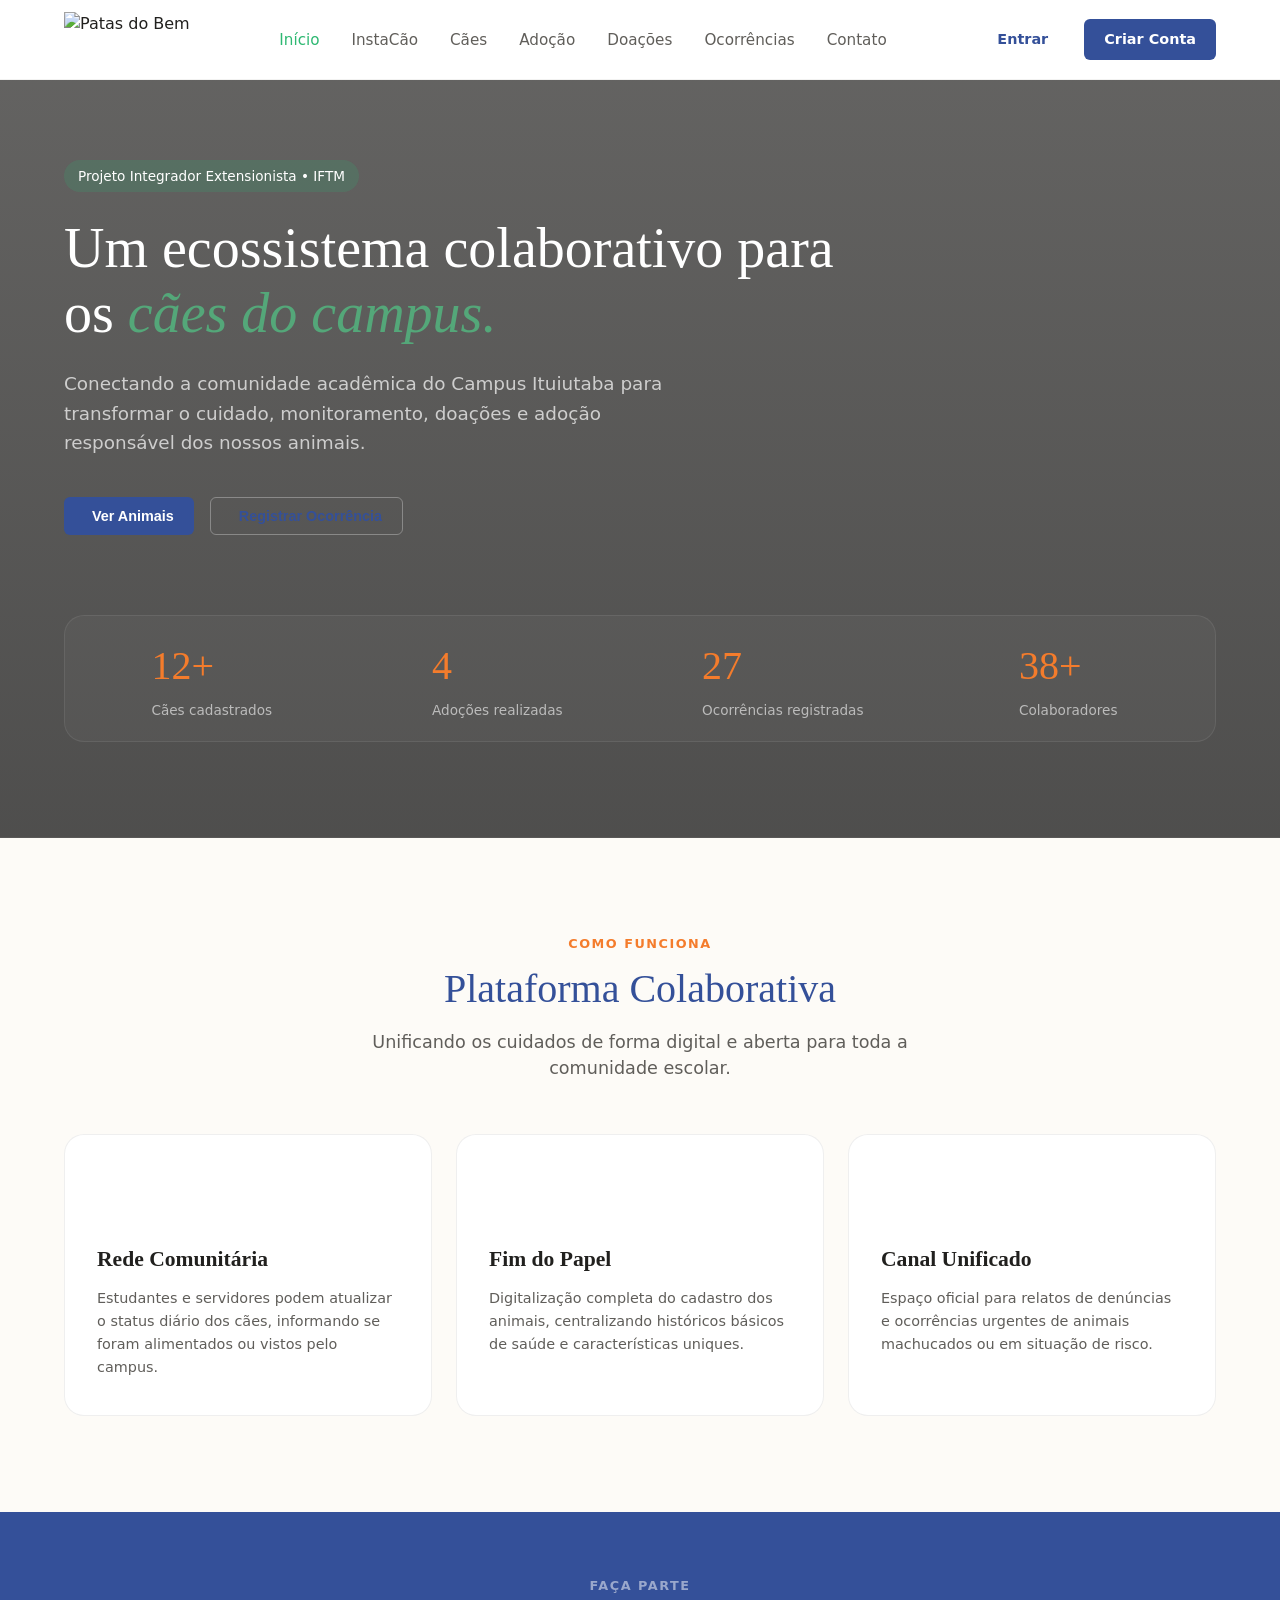
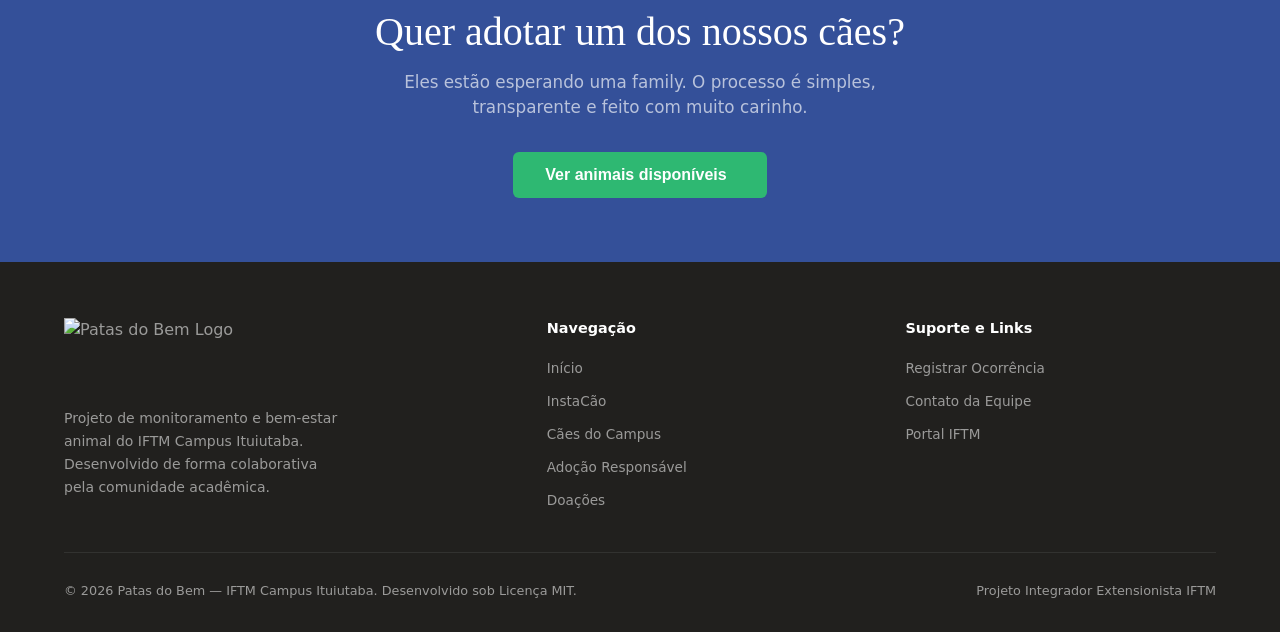
==== index.html @ fdb42fd8 "Primeiro upload do projeto" ====
<!DOCTYPE html>
<html lang="pt-BR">
<head>
    <meta charset="UTF-8">
    <meta name="viewport" content="width=device-width, initial-scale=1.0">
    <title>Patas do Bem - IFTM</title>
    <link href="https://fonts.googleapis.com/css2?family=Playfair+Display:wght@400;700&family=DM+Sans:wght@300;400;500;700&display=swap" rel="stylesheet">
    <script src="https://unpkg.com/@phosphor-icons/web"></script>
    <link rel="icon" type="image/png" href="Imagens/pata.PNG">
    <link rel="stylesheet" href="estilos.css">
</head>
<body>

    <nav id="navbar">
        <div class="container nav-inner">
            <span class="nav-logo">
                <a href="index.html">
                    <img src="Imagens/logo (3).PNG" alt="Patas do Bem">

                    
                </a>
            </span>
            <ul class="nav-links">
                <li><a href="index.html" class="nav-link-item active">Início</a></li>
                <li><a href="instacao.html" class="nav-link-item">InstaCão</a></li>
                <li><a href="caes.html" class="nav-link-item">Cães</a></li>
                <li><a href="adocao.html" class="nav-link-item">Adoção</a></li>
                <li><a href="doacoes.html" class="nav-link-item">Doações</a></li>
                <li><a href="ocorrencias.html" class="nav-link-item">Ocorrências</a></li>
                <li><a href="contato.html" class="nav-link-item">Contato</a></li>
            </ul>
            <div class="nav-cta">
                <div class="nav-cta">
    <a href="login.html" class="btn btn-outline" style="margin-right: 10px;">Entrar</a>
    <a href="cadastro.html" class="btn btn-primary">Criar Conta</a>
</div>
                
            </div>
            <button class="nav-toggle" id="navToggle" aria-label="Menu">
                <span></span><span></span><span></span>
            </button>
        </div>
    </nav>

    <div class="nav-mobile" id="navMobile">
        <a href="index.html" class="active">Início</a>
        <a href="instacao.html">InstaCão</a>
        <a href="caes.html">Cães</a>
        <a href="adocao.html">Adoção</a>
        <a href="doacoes.html">Doações</a>
        <a href="ocorrencias.html">Ocorrências</a>
        <a href="contato.html">Contato</a>
    </div>

    <div id="page-inicio" class="page active">

        <section class="hero">
            <div class="container">
                <div class="hero-content fade-up">
                    <span class="hero-tag">Projeto Integrador Extensionista • IFTM</span>
                    <h1 class="hero-title">Um ecossistema colaborativo para os <em>cães do campus.</em></h1>
                    <p class="hero-subtitle">Conectando a comunidade acadêmica do Campus Ituiutaba para transformar o cuidado, monitoramento, doações e adoção responsável dos nossos animais.</p>
                    <div class="hero-actions">
                        <button class="btn btn-primary btn-hero-left" onclick="window.location.href='caes.html'">
                            <i class="ph ph-paw"></i> Ver Animais
                        </button>
                        <button class="btn btn-outline btn-hero-right" onclick="window.location.href='ocorrencias.html'">
                            <i class="ph ph-plus-circle"></i> Registrar Ocorrência
                        </button>
                    </div>
                </div>
                <div class="hero-stats fade-up fade-up-delay-2">
                    <div class="hero-stat-item">
                        <div class="hero-stat-num">12<span>+</span></div>
                        <div class="hero-stat-label">Cães cadastrados</div>
                    </div>
                    <div class="hero-stat-item">
                        <div class="hero-stat-num">4</div>
                        <div class="hero-stat-label">Adoções realizadas</div>
                    </div>
                    <div class="hero-stat-item">
                        <div class="hero-stat-num">27</div>
                        <div class="hero-stat-label">Ocorrências registradas</div>
                    </div>
                    <div class="hero-stat-item">
                        <div class="hero-stat-num">38<span>+</span></div>
                        <div class="hero-stat-label">Colaboradores</div>
                    </div>
                </div>
            </div>
        </section>

        <section class="section">
            <div class="container">
                <div class="reveal visible section-header-centered">
                    <span class="section-label">Como funciona</span>
                    <h2 class="section-title">Plataforma Colaborativa</h2>
                    <p class="section-subtitle container-center">Unificando os cuidados de forma digital e aberta para toda a comunidade escolar.</p>
                </div>
                <div class="pillars-grid reveal visible">
                    <div class="pillar-card">
                        <div class="pillar-icon"><i class="ph ph-users-three"></i></div>
                        <h3 class="pillar-title">Rede Comunitária</h3>
                        <p class="pillar-text">Estudantes e servidores podem atualizar o status diário dos cães, informando se foram alimentados ou vistos pelo campus.</p>
                    </div>
                    <div class="pillar-card">
                        <div class="pillar-icon"><i class="ph ph-article"></i></div>
                        <h3 class="pillar-title">Fim do Papel</h3>
                        <p class="pillar-text">Digitalização completa do cadastro dos animais, centralizando históricos básicos de saúde e características uniques.</p>
                    </div>
                    <div class="pillar-card">
                        <div class="pillar-icon"><i class="ph ph-megaphone"></i></div>
                        <h3 class="pillar-title">Canal Unificado</h3>
                        <p class="pillar-text">Espaço oficial para relatos de denúncias e ocorrências urgentes de animais machucados ou em situação de risco.</p>
                    </div>
                </div>
            </div>
        </section>

        <section class="cta-adoption">
            <div class="container cta-container">
                <span class="section-label label-light">Faça parte</span>
                <h2 class="section-title title-light">Quer adotar um dos nossos cães?</h2>
                <p class="cta-text">Eles estão esperando uma family. O processo é simples, transparente e feito com muito carinho.</p>
                <button class="btn btn-verde btn-large" onclick="window.location.href='adocao.html'">
                    Ver animais disponíveis
                    <i class="ph ph-arrow-right"></i>
                </button>
            </div>
        </section>

    </div>

    <footer>
        <div class="container">
            <div class="footer-grid">
                <div class="footer-brand">
                    <div class="footer-logo">
                        <img src="Imagens/logo (2).PNG" alt="Patas do Bem Logo">
                    </div>
                    <p>Projeto de monitoramento e bem-estar animal do IFTM Campus Ituiutaba. Desenvolvido de forma colaborativa pela comunidade acadêmica.</p>
                </div>
                <div class="footer-col">
                    <h4>Navegação</h4>
                    <ul>
                        <li><a href="index.html">Início</a></li>
                        <li><a href="instacao.html">InstaCão</a></li>
                        <li><a href="caes.html">Cães do Campus</a></li>
                        <li><a href="adocao.html">Adoção Responsável</a></li>
                        <li><a href="doacoes.html">Doações</a></li>
                    </ul>
                </div>
                <div class="footer-col">
                    <h4>Suporte e Links</h4>
                    <ul>
                        <li><a href="ocorrencias.html">Registrar Ocorrência</a></li>
                        <li><a href="contato.html">Contato da Equipe</a></li>
                        <li><a href="https://iftm.edu.br" target="_blank" rel="noopener">Portal IFTM</a></li>
                    </ul>
                </div>
            </div>
            <div class="footer-bottom">
                <p>&copy; 2026 Patas do Bem — IFTM Campus Ituiutaba. Desenvolvido sob Licença MIT.</p>
                <p>Projeto Integrador Extensionista IFTM</p>
            </div>
        </div>
    </footer>

    <script src="javascript.js"></script>
</body>
</html>
---- estilos.css ----
/* ----VARIÁVEIS---- */
:root {
    --azul: #345099;
    --azul-dark: #23376B;
    --azul-light: #EBF0FF;
    --laranja: #F47C2C;
    --laranja-light: #FFF0E6;
    --verde-light:#90e2b9;
    --verde: #2EB872;
    --verde-escuro: #024625;
    --verde-light: #E6F7ED;
    --preto: #21201E;
    --cinza: #605E5A;
    --creme: #FDFBF7;
    --branco: #FFFFFF;
    --radius-sm: 6px;
    --radius-md: 12px;
    --radius-lg: 20px;
    --radius-xl: 32px;
    --transition: 0.25s cubic-bezier(0.4, 0, 0.2, 1);
    --nav-h: 80px;
    --font-display: 'DM Serif Display', Georgia, serif;
    --shadow-lg: 0 10px 25px -5px rgba(33, 32, 30, 0.08), 0 8px 10px -6px rgba(33, 32, 30, 0.08);
}
* {
    margin: 0;
    padding: 0;
    box-sizing: border-box;
}
body {
    font-family: 'Inter', system-ui, -apple-system, sans-serif;
    background-color: var(--creme);
    color: var(--preto);
    overflow-x: hidden;
    line-height: 1.5;
}
.container {
    width: 100%;
    max-width: 1200px;
    margin: 0 auto;
    padding-inline: 24px;
}
a {
    text-decoration: none;
    color: inherit;
}
ul {
    list-style: none;
}
img {
    max-width: 100%;
    height: auto;
    display: block;
}

/* ----ESTRUTURA GERAL E UTILIDADES---- */
.nav-cta i {
    font-size: 1.1rem;
}

.btn-hero-left,
.btn-hero-right {
    padding: 13px 28px;
    font-size: 1rem;
}
.section-header-centered {
    text-align: center;
    margin-bottom: 48px;
}
.container-center {
    margin-inline: auto;
}
.pillar-icon i {
    font-size: 2.5rem;
}

/* ----BOTÕES, LABELS E BADGES---- */
.section {
    padding-block: 96px;
}
.section-label {
    display: block;
    font-size: .8rem;
    font-weight: 700;
    text-transform: uppercase;
    letter-spacing: 1.5px;
    color: var(--laranja);
    margin-bottom: 12px;
}
.section-title {
    font-family: var(--font-display);
    font-size: 2.5rem;
    font-weight: 400;
    line-height: 1.2;
    color: var(--azul);
}
.section-subtitle {
    font-size: 1.1rem;
    color: var(--cinza);
    margin-top: 16px;
    max-width: 600px;
}
.btn {
    display: inline-flex;
    align-items: center;
    justify-content: center;
    gap: 8px;
    font-size: .9rem;
    font-weight: 600;
    padding: 10px 20px;
    border-radius: var(--radius-sm);
    border: none;
    cursor: pointer;
    transition: all var(--transition);
}
.btn-primary {
    background: var(--azul);
    color: var(--branco);
}
.btn-primary:hover {
    background: var(--verde);
}
.btn-verde {
    background: var(--verde);
    color: var(--branco);
}
.btn-verde:hover {
    background: var(--laranja);
}
.btn-outline {
    background: transparent;
    color: var(--azul);
    border: 1px solid rgba(255, 255, 255, .3);
}
.btn-outline:hover {
    background: var(--branco) !important;
    color: var(--laranja) !important;
    border-color: var(--branco) !important;
}
.btn-large {
    padding: 14px 32px;
    font-size: 1rem;
}
.btn-large i {
    font-size: 1.1rem;
    transition: transform var(--transition);
}
.btn-large:hover i {
    transform: translateX(4px);
}
.status-badge {
    display: inline-block;
    padding: 4px 10px;
    border-radius: 50px;
    font-size: .75rem;
    font-weight: 600;
}
.status-campus {
    background: var(--azul-light);
    color: var(--azul);
}
.status-adocao {
    background: var(--laranja-light);
    color: var(--laranja);
}
.status-adotado {
    background: var(--verde-light);
    color: var(--verde);
}
.status-open {
    background: #FFEBEB;
    color: #E53E3E;
}
.status-analysis {
    background: #FFF9E6;
    color: #D69E2E;
}
.status-resolved {
    background: var(--verde-light);
    color: var(--verde);
}

/* ----FORMULÁRIOS---- */
.form-card {
    background: var(--branco);
    padding: 32px;
    border-radius: var(--radius-lg);
    border: 1px solid rgba(33, 32, 30, .06);
}
.form-card h3 {
    font-family: var(--font-display);
    font-size: 1.5rem;
    color: var(--azul);
    margin-bottom: 24px;
}
.form-group {
    margin-bottom: 20px;
}
.form-group label {
    display: block;
    font-size: .85rem;
    font-weight: 600;
    margin-bottom: 8px;
}
.form-group input,
.form-group select,
.form-group textarea {
    width: 100%;
    padding: 12px 16px;
    border-radius: var(--radius-sm);
    border: 1px solid rgba(33, 32, 30, .15);
    font-family: inherit;
    font-size: .9rem;
    outline: none;
    background: var(--creme);
    transition: border var(--transition);
}
.form-group input:focus,
.form-group select:focus,
.form-group textarea:focus {
    border-color: var(--azul);
}

/* ----BANNER HERO (INTERNAS)---- */
.page-hero {
    height: 250px !important; 
    padding-top: 0 !important;
    padding-bottom: 0 !important;
    display: flex !important;
    align-items: center !important;
    position: relative;
    overflow: hidden;
    box-sizing: border-box;
    background: linear-gradient(135deg, var(--azul) 0%, var(--azul-dark) 100%);
    margin-top: var(--nav-h);
}
.page-hero .container {
    width: 100%;
}
.page-hero .section-label {
    margin-bottom: 6px !important;
    color: rgba(255, 255, 255, .6);
}
.page-hero .section-title {
    font-size: 2.2rem !important;
    font-weight: 800 !important;
    margin-bottom: 6px !important;
    line-height: 1.1 !important;
    color: var(--branco);
}
.page-hero .section-subtitle {
    font-size: 0.95rem !important;
    max-width: 700px !important;
    line-height: 1.4 !important;
    margin-bottom: 0 !important;
    color: rgba(255, 255, 255, .65);
}

/* ----MENU DE NAVEGAÇÃO (DESKTOP)---- */
.page {
    display: none;
}
.page.active {
    display: block;
}
#navbar {
    position: fixed;
    top: 0;
    left: 0;
    width: 100%;
    height: var(--nav-h);
    background: var(--branco);
    border-bottom: 1px solid rgba(33, 32, 30, .06);
    z-index: 2000;
}
.nav-inner {
    display: flex;
    align-items: center;
    justify-content: space-between;
    height: 100%;
}
.nav-logo {
    display: flex;
    align-items: center;
}
.nav-logo img {
    height: 55px;
    width: auto;
    object-fit: contain;
    display: block;
}
.nav-links {
    display: flex;
    gap: 32px;
}
.nav-links a {
    font-size: .95rem;
    font-weight: 500;
    color: var(--cinza);
    transition: color var(--transition);
}
.nav-links a:hover,
.nav-links a.active {
    color: var(--verde);
}
.nav-toggle {
    display: none;
    flex-direction: column;
    gap: 5px;
    background: none;
    border: none;
    cursor: pointer;
}
.nav-toggle span {
    width: 24px;
    height: 2px;
    background: var(--azul);
    transition: transform var(--transition), opacity var(--transition);
}
.nav-toggle:hover span {
    background: var(--verde);
}
.nav-toggle.active span:nth-child(1) {
    transform: translateY(7px) rotate(45deg);
}
.nav-toggle.active span:nth-child(2) {
    opacity: 0;
}
.nav-toggle.active span:nth-child(3) {
    transform: translateY(-7px) rotate(-45deg);
}

/* ----MENU HAMBÚRGUER (MOBILE)---- */
.nav-mobile {
    position: fixed;
    top: var(--nav-h);
    left: 0;
    width: 100%;
    background: var(--branco);
    padding: 24px;
    display: none;
    flex-direction: column;
    gap: 16px;
    border-bottom: 1px solid rgba(33, 32, 30, .06);
    z-index: 2000;
    box-shadow: var(--shadow-lg);
}
.nav-mobile.active {
    display: flex;
}
.nav-mobile a {
    transition: color var(--transition);
}
.nav-mobile a.active {
    color: var(--verde) !important;
}
.nav-mobile a:hover {
    color: var(--laranja) !important;
}

/* ----BLOCO DE CHAMADA (CTA ADOÇÃO)---- */
.cta-adoption {
    background: var(--azul);
    padding-block: 64px;
}
.cta-container {
    text-align: center;
}
.label-light {
    color: rgba(255, 255, 255, 0.5);
}
.title-light {
    color: var(--branco);
    margin-bottom: 14px;
}
.cta-text {
    color: rgba(255, 255, 255, 0.65);
    font-size: 1.05rem;
    max-width: 500px;
    margin: 0 auto 32px;
}

/* ----PÁGINA: HOME / INÍCIO---- */
.hero {
    position: relative;
    padding-block: calc(var(--nav-h) + 80px) 96px;
    color: var(--branco);
    background: linear-gradient(rgba(20, 20, 20, .65), rgba(20, 20, 20, .75)), url(Imagens/capa2.jpeg);
    background-size: cover;
    background-position: center;
}
.hero-tag {
    display: inline-flex;
    align-items: center;
    gap: 8px;
    background: rgba(46, 184, 115, 0.18);
    padding: 6px 14px;
    border-radius: 50px;
    font-size: .85rem;
    font-weight: 500;
    margin-bottom: 24px;
}
.hero-tag svg {
    width: 14px;
    height: 14px;
    fill: var(--laranja);
}
.hero-title {
    font-family: var(--font-display);
    font-size: 3.5rem;
    line-height: 1.15;
    font-weight: 400;
    max-width: 800px;
}
.hero-title em {
    font-style: italic;
    color: #54A779;
}
.hero-subtitle {
    font-size: 1.15rem;
    color: rgba(255, 255, 255, .7);
    margin-top: 24px;
    max-width: 640px;
    line-height: 1.6;
}
.hero-actions {
    display: flex;
    gap: 16px;
    margin-top: 40px;
}
.hero-stats {
    display: grid;
    justify-items: center;
    grid-template-columns: repeat(4, 1fr);
    gap: 32px;
    margin-top: 80px;
    background: rgba(255, 255, 255, .03);
    border: 1px solid rgba(255, 255, 255, .08);
    padding: 20px;
    border-radius: var(--radius-lg);
}
.hero-stat-num {
    font-family: var(--font-display);
    font-size: 2.5rem;
    justify-self: center;
    color: var(--laranja);
}
.hero-stat-label {
    font-size: .85rem;
    color: rgba(255, 255, 255, .6);
    margin-top: 4px;
}
.pillars-grid {
    display: grid;
    grid-template-columns: repeat(auto-fit, minmax(280px, 1fr));
    gap: 24px;
    margin-top: 52px;
}
.pillar-card {
    background: var(--branco);
    border: 1px solid rgba(33, 32, 30, .07);
    border-radius: var(--radius-lg);
    padding: 36px 32px;
    transition: all var(--transition);
    position: relative;
    overflow: hidden;
}
.pillar-card::before {
    content: '';
    position: absolute;
    bottom: 0;
    left: 0;
    right: 0;
    height: 3px;
    background: var(--laranja);
    transform: scaleX(0);
    transform-origin: left;
    transition: transform var(--transition);
}
.pillar-card:hover {
    box-shadow: var(--shadow-lg);
    transform: translateY(-6px);
    border-color: rgba(52, 80, 153, .15);
}
.pillar-card:hover::before {
    transform: scaleX(1);
}
.pillar-icon {
    width: 48px;
    height: 48px;
    color: var(--verde);
    margin-bottom: 24px;
}
.pillar-title {
    font-family: var(--font-display);
    font-size: 1.35rem;
    margin-bottom: 12px;
}
.pillar-text {
    font-size: .9rem;
    color: var(--cinza);
    line-height: 1.6;
}

/* ----PÁGINA: CÃES---- */
.dogs-filter {
    display: flex;
    gap: 12px;
    margin-bottom: 40px;
    flex-wrap: wrap;
}
.filter-btn {
    background: var(--branco);
    border: 1px solid rgba(33, 32, 30, .1);
    padding: 8px 18px;
    border-radius: 50px;
    font-size: .9rem;
    font-weight: 500;
    cursor: pointer;
    transition: all var(--transition);
}
.filter-btn:hover,
.filter-btn.active {
    background: var(--azul);
    color: var(--branco);
    border-color: var(--azul);
}
.dogs-grid {
    display: grid;
    grid-template-columns: repeat(3, 1fr);
    gap: 32px;
}
.dog-card {
    background: var(--branco);
    border-radius: var(--radius-lg);
    overflow: hidden;
    border: 1px solid rgba(33, 32, 30, .05);
    transition: transform var(--transition);
}
.dog-card:hover {
    transform: translateY(-4px);
}
.dog-img {
    height: 240px;
    width: 100%;
    overflow: hidden;
}
.dog-img img {
    width: 100%;
    height: 100%;
    object-fit: cover;
    object-position: center;
}
.dog-body {
    padding: 24px;
}
.dog-header {
    display: flex;
    justify-content: space-between;
    align-items: center;
    margin-bottom: 12px;
}
.dog-name {
    font-family: var(--font-display);
    font-size: 1.4rem;
    color: var(--azul);
}
.dog-meta {
    display: flex;
    gap: 12px;
    font-size: .8rem;
    color: var(--cinza);
    margin-bottom: 14px;
}
.dog-desc {
    font-size: .9rem;
    color: var(--cinza);
    line-height: 1.5;
}

/* ----PÁGINA: ADOÇÃO---- */
.adoption-grid {
    display: grid;
    grid-template-columns: repeat(3, 1fr);
    gap: 32px;
}
.adopt-card {
    background: var(--branco);
    border-radius: var(--radius-lg);
    overflow: hidden;
    border: 1px solid rgba(33, 32, 30, .06);
}
.adopt-img {
    position: relative;
    height: 260px;
}
.adopt-ribbon {
    position: absolute;
    top: 16px;
    left: 16px;
    background: var(--verde);
    color: var(--branco);
    padding: 4px 12px;
    border-radius: 50px;
    font-size: .75rem;
    font-weight: 600;
}
.adopt-body {
    padding: 24px;
}
.adopt-name {
    font-family: var(--font-display);
    font-size: 1.5rem;
    margin-bottom: 16px;
    color: var(--azul);
}
.adopt-info {
    display: flex;
    flex-direction: column;
    gap: 8px;
    margin-bottom: 20px;
}
.adopt-info span {
    display: flex;
    align-items: center;
    gap: 8px;
    font-size: .85rem;
    color: var(--cinza);
}
.adopt-info svg {
    color: var(--azul);
    flex-shrink: 0;
}

/* ----PÁGINA: DOAÇÕES---- */
.donations-intro {
    display: grid;
    grid-template-columns: 1.2fr 1fr;
    gap: 56px;
    align-items: center;
    margin-bottom: 80px;
}
.donation-items-grid {
    display: grid;
    grid-template-columns: repeat(4, 1fr);
    gap: 24px;
}
.donation-item {
    background: var(--branco);
    padding: 24px;
    border-radius: var(--radius-md);
    border: 1px solid rgba(33, 32, 30, .06);
}
.donation-emoji {
    font-size: 2rem;
    margin-bottom: 12px;
}
.donation-name {
    font-weight: 600;
    font-size: 1rem;
    color: var(--azul);
    margin-bottom: 6px;
}
.donation-desc {
    font-size: .85rem;
    color: var(--cinza);
    line-height: 1.4;
}

/* ----PÁGINA: OCORRÊNCIAS---- */
.occ-stats {
    display: grid;
    grid-template-columns: repeat(3, 1fr);
    gap: 24px;
    margin-bottom: 48px;
}
.occ-stat-card {
    background: var(--branco);
    padding: 24px;
    border-radius: var(--radius-md);
    display: flex;
    align-items: center;
    gap: 16px;
    border: 1px solid rgba(33, 32, 30, .06);
}
.occ-stat-icon {
    width: 48px;
    height: 48px;
    border-radius: 50%;
    display: flex;
    align-items: center;
    justify-content: center;
    flex-shrink: 0;
}
.occ-stat-icon svg {
    width: 22px;
    height: 22px;
}
.occ-stat-num {
    font-size: 1.75rem;
    font-weight: 700;
    color: var(--preto);
    line-height: 1.2;
}
.occ-stat-label {
    font-size: .85rem;
    color: var(--cinza);
}
.occ-layout {
    display: grid;
    grid-template-columns: 1.1fr 1fr;
    gap: 48px;
}
.occ-list-wrapper {
    background: var(--branco);
    padding: 32px;
    border-radius: var(--radius-lg);
    border: 1px solid rgba(33, 32, 30, .06);
}
.occ-list {
    display: flex;
    flex-direction: column;
    gap: 20px;
}
.occ-item {
    padding: 20px;
    background: var(--creme);
    border-radius: var(--radius-md);
    border: 1px solid rgba(33, 32, 30, .04);
}
.occ-item-header {
    display: flex;
    justify-content: space-between;
    align-items: center;
    margin-bottom: 10px;
}
.occ-item-id {
    font-size: .8rem;
    font-weight: 700;
    color: var(--cinza);
}
.occ-item-title {
    font-size: 1.05rem;
    color: var(--azul);
    font-weight: 600;
    margin-bottom: 4px;
}
.occ-item-meta {
    font-size: .78rem;
    color: var(--cinza);
    margin-bottom: 10px;
}
.occ-item-text {
    font-size: .85rem;
    color: var(--cinza);
    line-height: 1.5;
}
.occ-item-feedback {
    margin-top: 12px;
    padding-top: 12px;
    border-top: 1px dashed rgba(33, 32, 30, .1);
    font-size: .82rem;
    color: var(--verde);
}

/* ----PÁGINA: CONTATO E MAPA---- */
.contact-layout {
    display: grid;
    grid-template-columns: 1fr 1.2fr;
    gap: 48px;
}
.contact-info-card {
    background: var(--branco);
    padding: 32px;
    border-radius: var(--radius-lg);
    border: 1px solid rgba(33, 32, 30, .06);
}
.contact-info-card h3 {
    font-family: var(--font-display);
    font-size: 1.5rem;
    color: var(--azul);
    margin-bottom: 12px;
}
.campus-map {
    background: linear-gradient(135deg, var(--azul-light) 0%, var(--creme) 100%);
    border: 1px solid rgba(33, 32, 30, .07);
    border-radius: var(--radius-lg);
    height: 240px;
    display: flex;
    align-items: center;
    justify-content: center;
    flex-direction: column;
    gap: 12px;
    color: var(--azul);
    font-size: .9rem;
    font-weight: 500;
    margin-top: 32px;
    padding: 20px;
    text-align: center;
}
.campus-map svg {
    width: 40px;
    height: 40px;
    opacity: .5;
}

/* ----RODAPÉ (FOOTER)---- */
footer {
    background: var(--preto);
    color: rgba(255, 255, 255, .55);
    padding-block: 56px 32px;
}
.footer-logo {
    display: flex;
    align-items: center;
    gap: 10px;
}
.footer-logo img {
    height: 75px;
    width: auto;
    object-fit: contain;
    display: block;
}
.footer-grid {
    display: grid;
    grid-template-columns: 1.4fr 1fr 1fr;
    gap: 48px;
    padding-bottom: 40px;
    border-bottom: 1px solid rgba(255, 255, 255, .08);
    margin-bottom: 28px;
}
.footer-brand p {
    font-size: .875rem;
    line-height: 1.65;
    margin-top: 14px;
    max-width: 280px;
}
.footer-col h4 {
    color: var(--branco);
    font-size: .9rem;
    font-weight: 600;
    margin-bottom: 16px;
}
.footer-col ul {
    display: flex;
    flex-direction: column;
    gap: 9px;
}
.footer-col ul li a {
    font-size: .85rem;
    transition: color var(--transition);
}
.footer-col ul li a:hover {
    color: var(--branco);
}
.footer-bottom {
    display: flex;
    align-items: center;
    justify-content: space-between;
    font-size: .8rem;
    flex-wrap: wrap;
    gap: 8px;
}
.footer-bottom a {
    color: var(--laranja);
}
.footer-logo-icon {
    width: 38px;
    height: 38px;
    background: var(--azul);
    border-radius: var(--radius-sm);
    display: flex;
    align-items: center;
    justify-content: center;
}
.footer-logo-icon svg {
    width: 22px;
    height: 22px;
    color: var(--branco);
}
.footer-logo-text {
    color: var(--branco);
    font-family: var(--font-display);
    font-size: 1.15rem;
}
.logo-svg {
    height: 55px;
    width: auto;
}

/* ----RESPONSIVIDADE E ANIMAÇÕES---- */
@media (max-width: 1100px) {
    .nav-logo img {
        height: 45px;
    }
    .nav-links {
        gap: 16px;
    }
    .nav-links a {
        font-size: 0.88rem;
    }
    .nav-cta .btn {
        padding: 8px 14px;
        font-size: 0.85rem;
    }
}
@media (max-width: 900px) {
    .nav-links,
    .nav-cta {
        display: none;
    }
    .nav-toggle {
        display: flex;
    }
    .hero-title {
        font-size: 2.5rem;
    }
    .hero-stats {
        grid-template-columns: 1fr 1fr;
        gap: 20px;
    }
    .pillars-grid,
    .dogs-grid,
    .adoption-grid,
    .donation-items-grid {
        grid-template-columns: 1fr 1fr;
    }
    .occ-layout,
    .contact-layout,
    .donations-intro {
        grid-template-columns: 1fr;
        gap: 32px;
    }
    .donations-intro img {
        max-height: 280px;
    }
    .footer-grid {
        grid-template-columns: 1fr;
        gap: 32px;
    }
}
@media (max-width: 600px) {
    .hero-stats,
    .pillars-grid,
    .dogs-grid,
    .adoption-grid,
    .donation-items-grid,
    .occ-stats {
        grid-template-columns: 1fr;
    }
    .hero-actions {
        flex-direction: column;
        gap: 12px;
        width: 100%;
    }
    .hero-actions .btn {
        width: 100%;
        justify-content: center;
        padding: 14px;
    }
    .hero-actions .btn-outline {
        background: rgba(255, 255, 255, 0.15);
        border-color: rgba(255, 255, 255, 0.4);
    }
}
@keyframes fadeUp {
    from {
        opacity: 0;
        transform: translateY(24px);
    }
    to {
        opacity: 1;
        transform: translateY(0);
    }
}
.fade-up {
    animation: fadeUp 500ms ease forwards;
}
.fade-up-delay-1 {
    animation-delay: 80ms;
}
.fade-up-delay-2 {
    animation-delay: 160ms;
}
.reveal {
    opacity: 0;
    transform: translateY(28px);
    transition: opacity 600ms ease, transform 600ms ease;
}
.reveal.visible {
    opacity: 1;
    transform: translateY(0);
}




/* ---- Card de Adoção ---- */
.adoption-grid {
    display: grid;
    grid-template-columns: repeat(auto-fill, minmax(300px, 1fr));
    gap: 30px;
    padding: 20px 0;
}

.adopt-card {
    display: flex;
    flex-direction: column;
    height: 100%; 
    background: var(--branco);
    border-radius: var(--radius-lg);
    overflow: hidden;
    box-shadow: 0 4px 20px rgba(0,0,0,0.08);
    transition: transform 0.3s ease;
}

.adopt-card:hover {
    transform: translateY(-5px);
}

.adopt-img {
    position: relative;
    height: 250px;
    overflow: hidden;
}

.adopt-img img {
    width: 100%;
    height: 100%;
    object-fit: cover;
}

.adopt-ribbon {
    position: absolute;
    top: 15px;
    left: 15px;
    background: var(--verde);
    color: white;
    padding: 5px 15px;
    border-radius: 20px;
    font-size: 0.85rem;
    font-weight: 600;
}

.adopt-body {
    padding: 24px;
    flex-grow: 1;
    display: flex;
    flex-direction: column;
}

.adopt-name {
    font-family: var(--font-display);
    font-size: 1.8rem;
    color: var(--azul-dark);
    margin-bottom: 15px;
}

.adopt-info {
    display: flex;
    flex-direction: column;
    gap: 10px;
    margin-bottom: 20px;
    color: var(--cinza);
    font-size: 0.95rem;
}

.adopt-info span {
    display: flex;
    align-items: center;
    gap: 8px;
}

.btn-interest {
    margin-top: auto; /* Mantém o botão alinhado no fim do card */
    width: 100%;
    padding: 12px;
    border: none;
    border-radius: 10px;
    background: #f0f0f0;
    color: #333;
    font-weight: 600;
    cursor: pointer;
    transition: background 0.3s;
    text-align: center;
}

.btn-interest:hover {
    background: #e0e0e0;
}
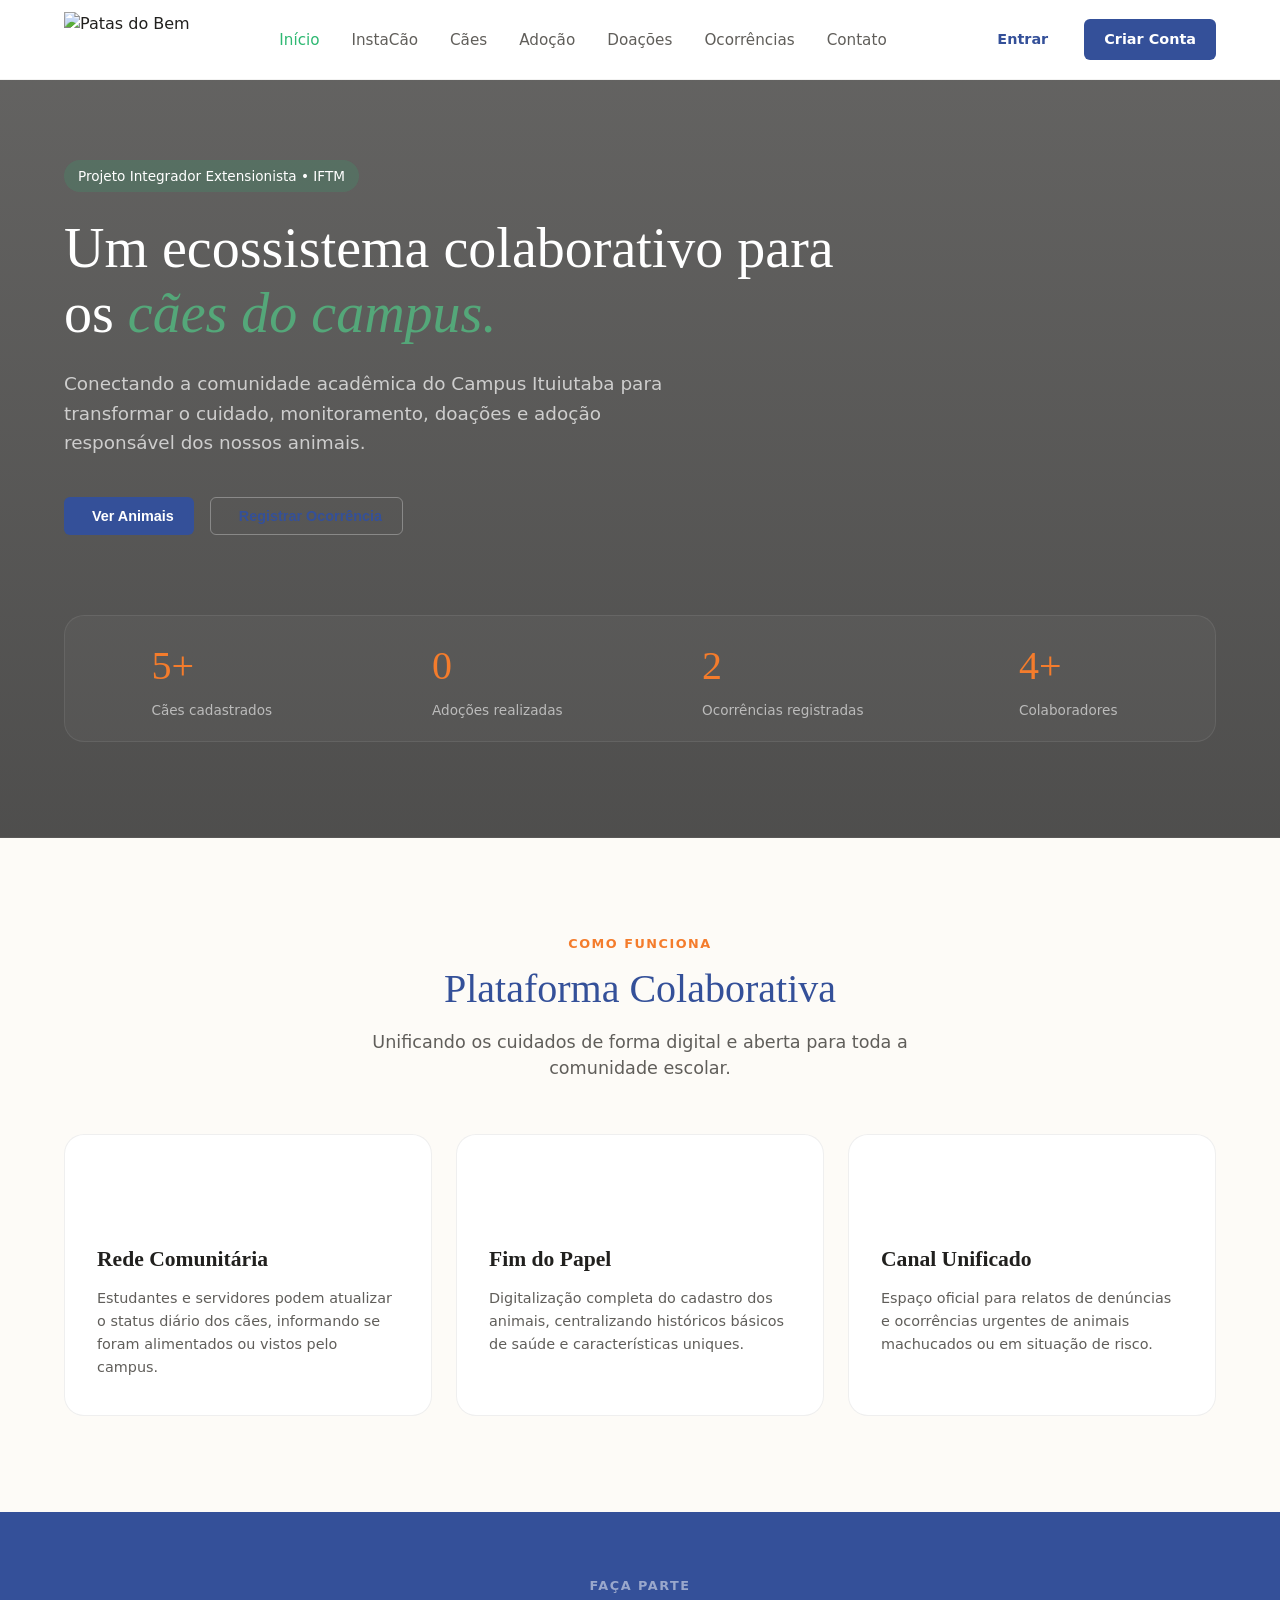
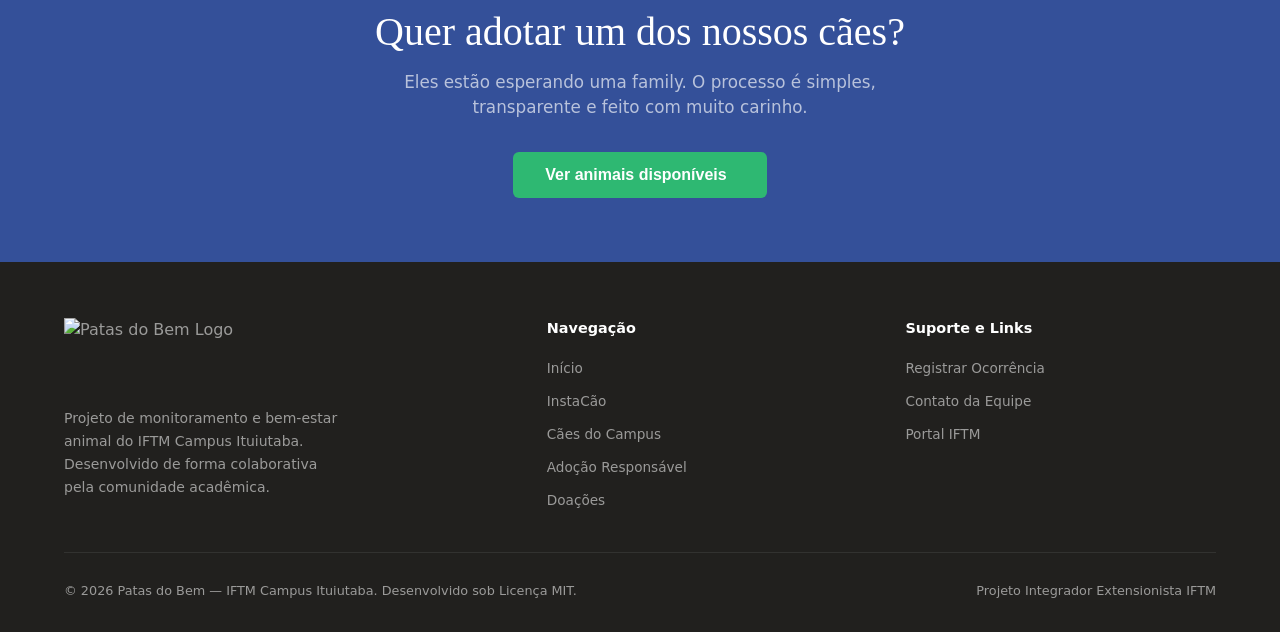
==== commit 9d7ff090: "Update index.html" ====
--- a/index.html
+++ b/index.html
@@ -71,19 +71,19 @@
                 </div>
                 <div class="hero-stats fade-up fade-up-delay-2">
                     <div class="hero-stat-item">
-                        <div class="hero-stat-num">12<span>+</span></div>
+                        <div class="hero-stat-num">5<span>+</span></div>
                         <div class="hero-stat-label">Cães cadastrados</div>
                     </div>
                     <div class="hero-stat-item">
-                        <div class="hero-stat-num">4</div>
+                        <div class="hero-stat-num">0</div>
                         <div class="hero-stat-label">Adoções realizadas</div>
                     </div>
                     <div class="hero-stat-item">
-                        <div class="hero-stat-num">27</div>
+                        <div class="hero-stat-num">2</div>
                         <div class="hero-stat-label">Ocorrências registradas</div>
                     </div>
                     <div class="hero-stat-item">
-                        <div class="hero-stat-num">38<span>+</span></div>
+                        <div class="hero-stat-num">4<span>+</span></div>
                         <div class="hero-stat-label">Colaboradores</div>
                     </div>
                 </div>
@@ -168,4 +168,4 @@
 
     <script src="javascript.js"></script>
 </body>
-</html>+</html>
